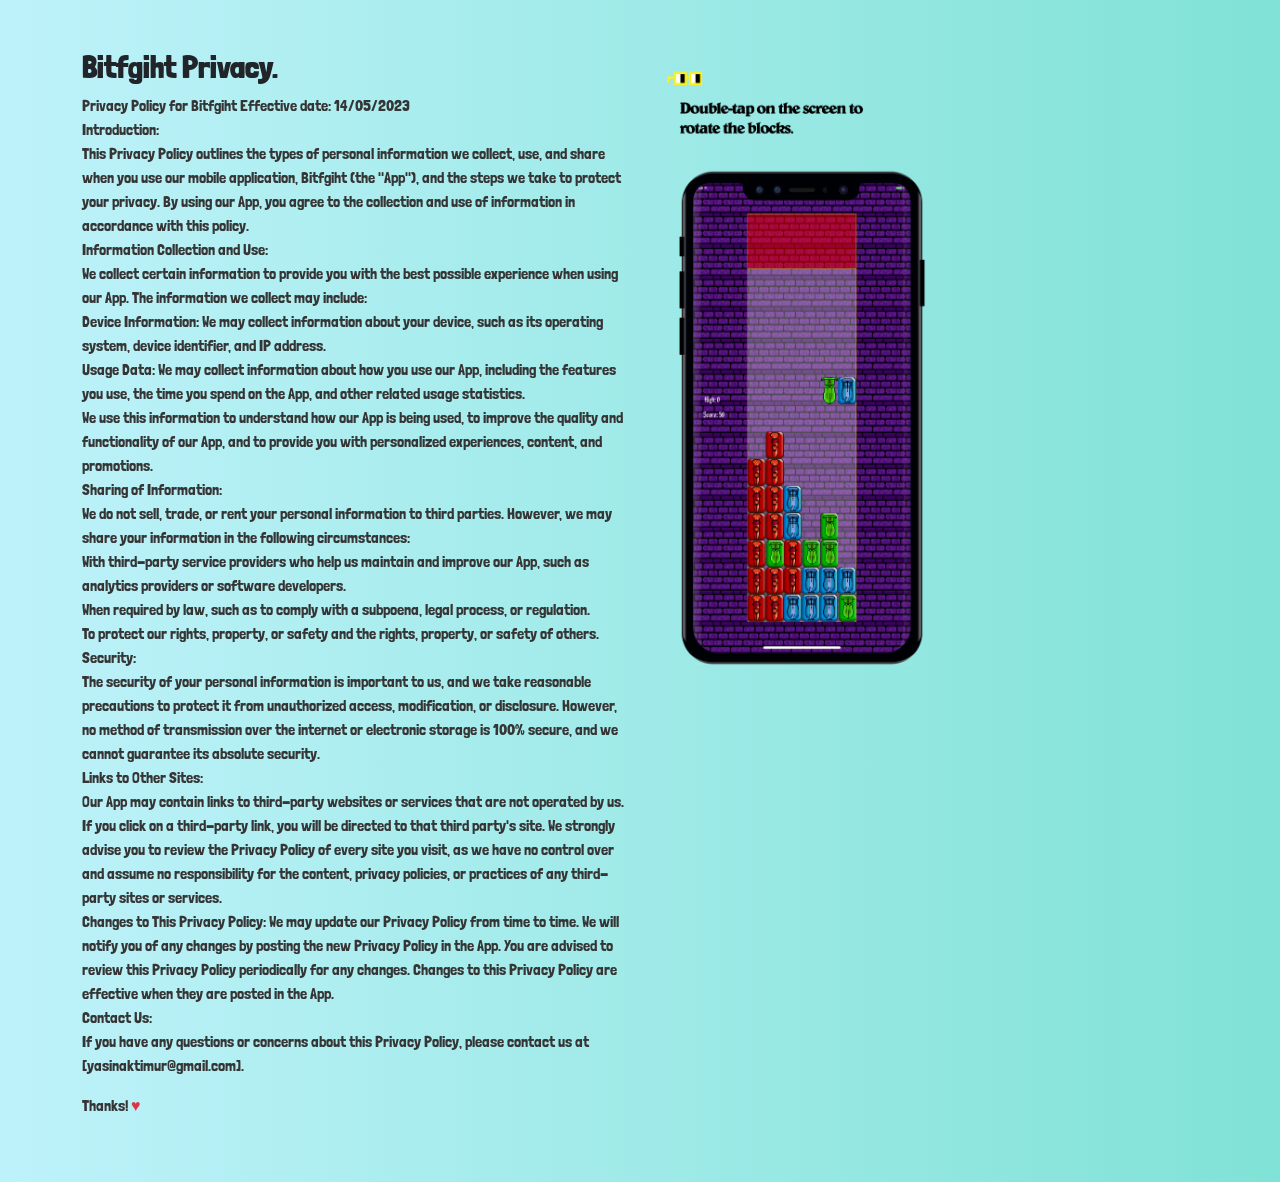
==== privacy.html @ 49ef934f "website is ready for sale." ====
<!doctype html>
<html lang="en">
<head>
<meta charset="utf-8">
	<title></title>
    
    <link href="https://cdn.jsdelivr.net/npm/bootstrap@5.3.0-alpha3/dist/css/bootstrap.min.css" rel="stylesheet" integrity="sha384-KK94CHFLLe+nY2dmCWGMq91rCGa5gtU4mk92HdvYe+M/SXH301p5ILy+dN9+nJOZ" crossorigin="anonymous">
    <link rel="stylesheet" type="text/css" href="style.css">
	<!-- Favicons Start -->

	<!--  
	<link rel="shortcut icon" type="image/x-icon" href="favicon.ico"  />

 
	<link rel="shortcut icon" type="image/png" href="favicon.png" />

	  -->

	<!-- CSS Start -->
	
	<!-- CSS End -->

	<!-- HTML5 Support for old ie browsers -->
	<!--[if lt IE 9]>
	<script src="//html5shiv.googlecode.com/svn/trunk/html5.js"></script>
	<![endif]-->
</head>


<!-- Follow these instructions, please! -->
<div class="container py-5">

    <div class="row">
        <div class="col-6">
          
            
            <h1 class="h2">Bitfgiht Privacy.</h1>
            <p>
                
                Privacy Policy for Bitfgiht

Effective date: 14/05/2023 <br>

Introduction:<br>

This Privacy Policy outlines the types of personal information we collect, use, and share when you use our mobile application, Bitfgiht (the "App"), and the steps we take to protect your privacy. By using our App, you agree to the collection and use of information in accordance with this policy.<br>

Information Collection and Use:<br>
We collect certain information to provide you with the best possible experience when using our App. The information we collect may include:<br>

Device Information: We may collect information about your device, such as its operating system, device identifier, and IP address.<br>
Usage Data: We may collect information about how you use our App, including the features you use, the time you spend on the App, and other related usage statistics.<br>
We use this information to understand how our App is being used, to improve the quality and functionality of our App, and to provide you with personalized experiences, content, and promotions.<br>

Sharing of Information:<br>
We do not sell, trade, or rent your personal information to third parties. However, we may share your information in the following circumstances:<br>

With third-party service providers who help us maintain and improve our App, such as analytics providers or software developers.<br>
When required by law, such as to comply with a subpoena, legal process, or regulation.<br>
To protect our rights, property, or safety and the rights, property, or safety of others.<br>
Security:<br>
The security of your personal information is important to us, and we take reasonable precautions to protect it from unauthorized access, modification, or disclosure. However, no method of transmission over the internet or electronic storage is 100% secure, and we cannot guarantee its absolute security.<br>

Links to Other Sites:<br>
Our App may contain links to third-party websites or services that are not operated by us. If you click on a third-party link, you will be directed to that third party's site. We strongly advise you to review the Privacy Policy of every site you visit, as we have no control over and assume no responsibility for the content, privacy policies, or practices of any third-party sites or services.<br>

Changes to This Privacy Policy:
We may update our Privacy Policy from time to time. We will notify you of any changes by posting the new Privacy Policy in the App. You are advised to review this Privacy Policy periodically for any changes. Changes to this Privacy Policy are effective when they are posted in the App.<br>

Contact Us:<br>
If you have any questions or concerns about this Privacy Policy, please contact us at [yasinaktimur@gmail.com].<br>


            </p>
            
          
            <p>Thanks! <span class="text-danger">♥</span></p>
          
          


        </div>

        <div class="col-6">
          <img class="rounded img-fluid" width="300" src="assets/app.png">
        </div>
       
      </div>


  




</div>





<body>

 
</body>
</html>
---- style.css ----
html, body {
  background: rgb(190,242,250);
  background: -moz-linear-gradient(90deg, rgba(190,242,250,1) 0%, rgba(128,226,214,1) 100%);
  background: -webkit-linear-gradient(90deg, rgba(190,242,250,1) 0%, rgba(128,226,214,1) 100%);
  background: linear-gradient(90deg, rgba(190,242,250,1) 0%, rgba(128,226,214,1) 100%);
  filter: progid:DXImageTransform.Microsoft.gradient(startColorstr="#bef2fa",endColorstr="#80e2d6",GradientType=1);
    
}

@font-face {
    font-family: LondrinaSolidBold;
    src: url(assets/LondrinaSolid-Bold.ttf);
  }

  @font-face {
    font-family: LondrinaSolidRegular;
    src: url(assets/LondrinaSolid-Regular.ttf);
  }
  
  p {
    font-family: LondrinaSolidRegular;
    color: #353535;
  }

  h1 {
    font-family: LondrinaSolidBold;
  }
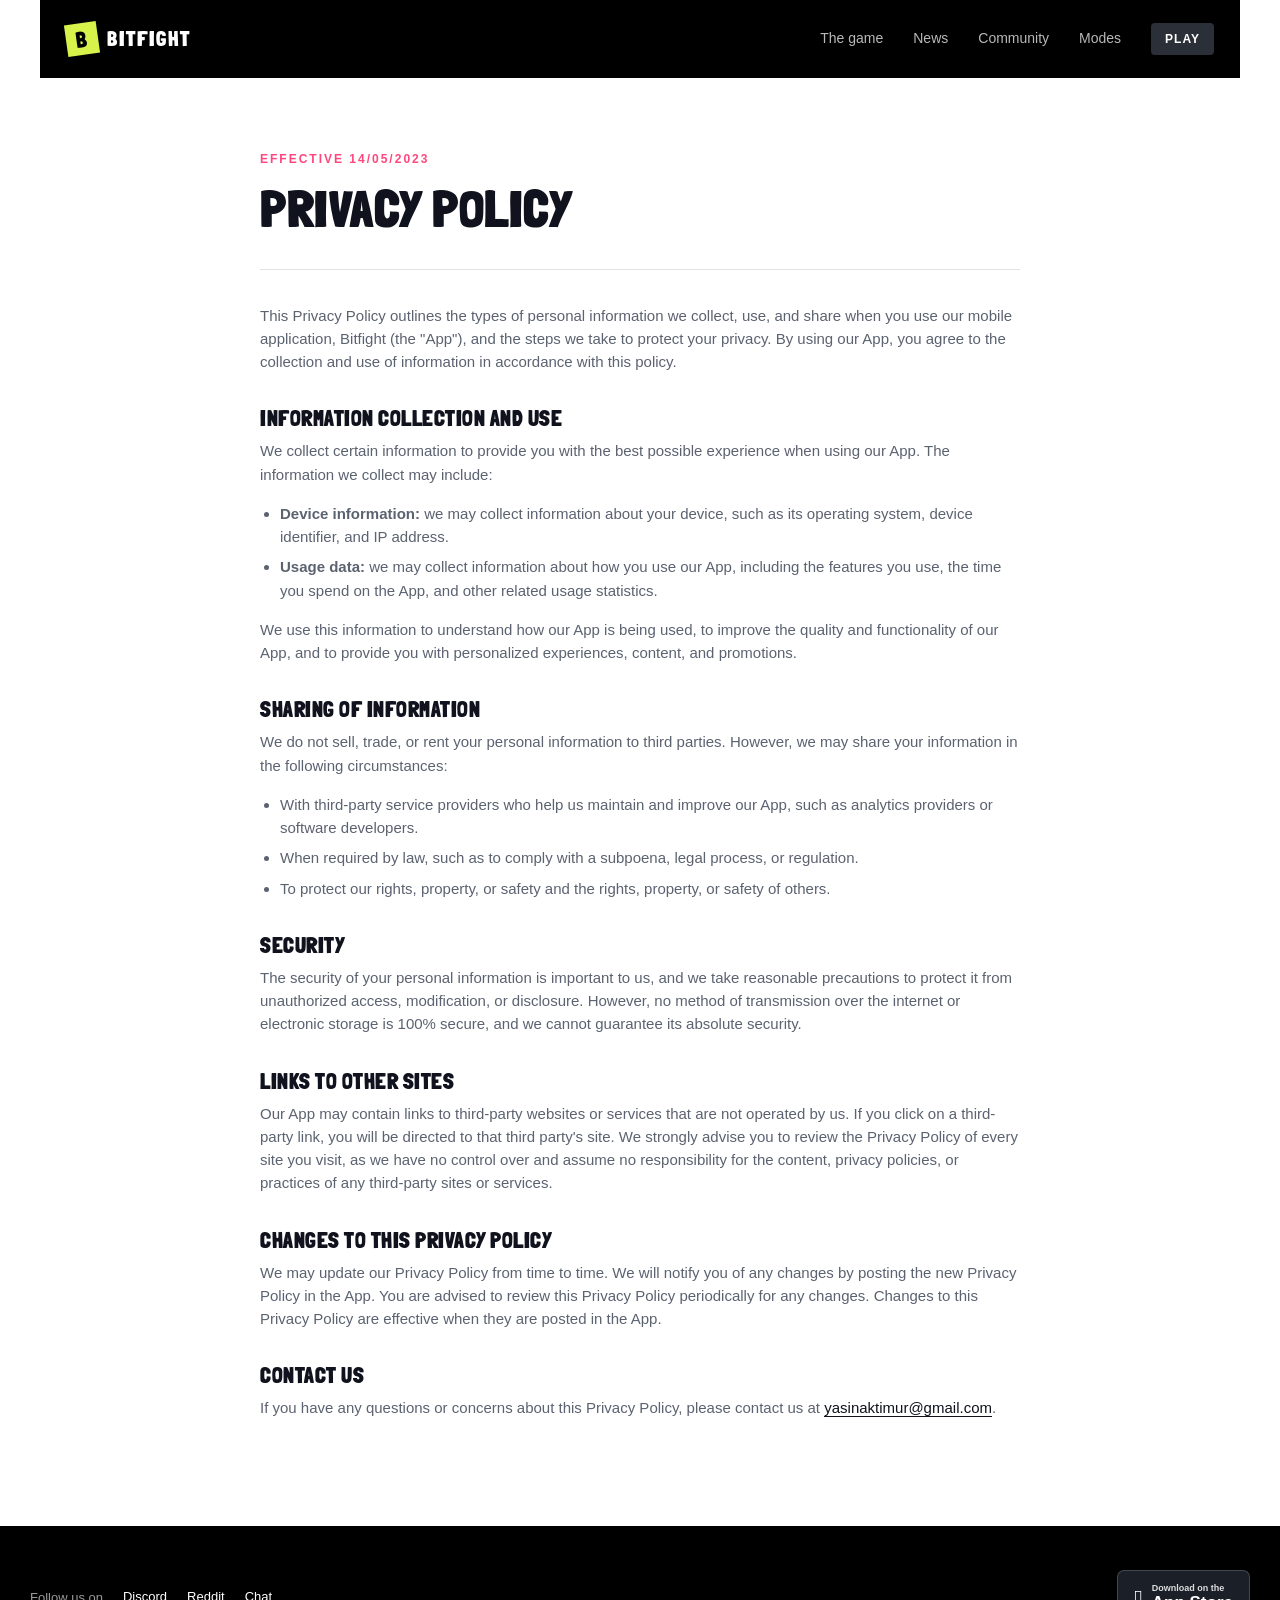
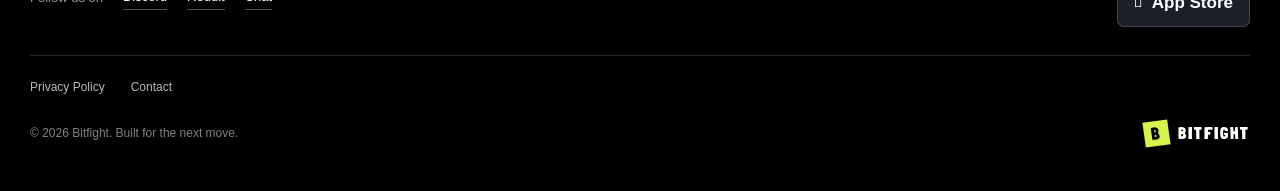
==== commit 0dd40813: "Rebuild site on Supercell-style layout system Restructure the landing page to follow the Clash of Cl" ====
--- a/privacy.html
+++ b/privacy.html
@@ -1,108 +1,86 @@
-
 <!doctype html>
 <html lang="en">
 <head>
-<meta charset="utf-8">
-	<title></title>
-    
-    <link href="https://cdn.jsdelivr.net/npm/bootstrap@5.3.0-alpha3/dist/css/bootstrap.min.css" rel="stylesheet" integrity="sha384-KK94CHFLLe+nY2dmCWGMq91rCGa5gtU4mk92HdvYe+M/SXH301p5ILy+dN9+nJOZ" crossorigin="anonymous">
-    <link rel="stylesheet" type="text/css" href="style.css">
-	<!-- Favicons Start -->
+  <meta charset="utf-8">
+  <meta name="viewport" content="width=device-width, initial-scale=1">
+  <meta name="description" content="Privacy policy for the Bitfight mobile app.">
+  <title>Privacy | Bitfight</title>
+  <link rel="stylesheet" href="style.css">
+  <link rel="shortcut icon" type="image/x-icon" href="assets/favicon_io/favicon.ico">
+</head>
+<body>
+  <header class="site-header">
+    <a class="brand" href="index.html" aria-label="Bitfight home"><span class="brand-mark">B</span><span>BITFIGHT</span></a>
+    <button class="menu-toggle" type="button" aria-expanded="false" aria-controls="site-nav">Menu</button>
+    <nav id="site-nav" class="site-nav" aria-label="Main navigation">
+      <a href="index.html#about">The game</a><a href="index.html#news">News</a><a href="index.html#latest">Community</a><a href="index.html#modes">Modes</a>
+      <a class="nav-pill" href="https://apps.apple.com/tr/app/bitfight/id6449154006" target="_blank" rel="noopener noreferrer">Play</a>
+    </nav>
+  </header>
 
-	<!--  
-	<link rel="shortcut icon" type="image/x-icon" href="favicon.ico"  />
+  <main>
+    <section class="legal">
+      <p class="legal-eyebrow">Effective 14/05/2023</p>
+      <h1>Privacy policy</h1>
 
- 
-	<link rel="shortcut icon" type="image/png" href="favicon.png" />
+      <div class="legal-body">
+        <p>This Privacy Policy outlines the types of personal information we collect, use, and share when you use our mobile application, Bitfight (the "App"), and the steps we take to protect your privacy. By using our App, you agree to the collection and use of information in accordance with this policy.</p>
 
-	  -->
+        <h3>Information collection and use</h3>
+        <p>We collect certain information to provide you with the best possible experience when using our App. The information we collect may include:</p>
+        <ul>
+          <li><strong>Device information:</strong> we may collect information about your device, such as its operating system, device identifier, and IP address.</li>
+          <li><strong>Usage data:</strong> we may collect information about how you use our App, including the features you use, the time you spend on the App, and other related usage statistics.</li>
+        </ul>
+        <p>We use this information to understand how our App is being used, to improve the quality and functionality of our App, and to provide you with personalized experiences, content, and promotions.</p>
 
-	<!-- CSS Start -->
-	
-	<!-- CSS End -->
+        <h3>Sharing of information</h3>
+        <p>We do not sell, trade, or rent your personal information to third parties. However, we may share your information in the following circumstances:</p>
+        <ul>
+          <li>With third-party service providers who help us maintain and improve our App, such as analytics providers or software developers.</li>
+          <li>When required by law, such as to comply with a subpoena, legal process, or regulation.</li>
+          <li>To protect our rights, property, or safety and the rights, property, or safety of others.</li>
+        </ul>
 
-	<!-- HTML5 Support for old ie browsers -->
-	<!--[if lt IE 9]>
-	<script src="//html5shiv.googlecode.com/svn/trunk/html5.js"></script>
-	<![endif]-->
-</head>
+        <h3>Security</h3>
+        <p>The security of your personal information is important to us, and we take reasonable precautions to protect it from unauthorized access, modification, or disclosure. However, no method of transmission over the internet or electronic storage is 100% secure, and we cannot guarantee its absolute security.</p>
 
+        <h3>Links to other sites</h3>
+        <p>Our App may contain links to third-party websites or services that are not operated by us. If you click on a third-party link, you will be directed to that third party's site. We strongly advise you to review the Privacy Policy of every site you visit, as we have no control over and assume no responsibility for the content, privacy policies, or practices of any third-party sites or services.</p>
 
-<!-- Follow these instructions, please! -->
-<div class="container py-5">
+        <h3>Changes to this privacy policy</h3>
+        <p>We may update our Privacy Policy from time to time. We will notify you of any changes by posting the new Privacy Policy in the App. You are advised to review this Privacy Policy periodically for any changes. Changes to this Privacy Policy are effective when they are posted in the App.</p>
 
-    <div class="row">
-        <div class="col-6">
-          
-            
-            <h1 class="h2">Bitfgiht Privacy.</h1>
-            <p>
-                
-                Privacy Policy for Bitfgiht
+        <h3>Contact us</h3>
+        <p>If you have any questions or concerns about this Privacy Policy, please contact us at <a class="legal-link" href="mailto:yasinaktimur@gmail.com">yasinaktimur@gmail.com</a>.</p>
+      </div>
+    </section>
+  </main>
 
-Effective date: 14/05/2023 <br>
+  <footer class="site-footer">
+    <div class="footer-inner">
+      <div class="footer-row">
+        <div class="footer-social">
+          <span>Follow us on</span>
+          <a href="https://discord.gg/yCgdm2uQ" target="_blank" rel="noopener noreferrer">Discord</a>
+          <a href="https://www.reddit.com/r/bitfight/" target="_blank" rel="noopener noreferrer">Reddit</a>
+          <a href="https://app.gitter.im/#/room/#bitfight:gitter.im" target="_blank" rel="noopener noreferrer">Chat</a>
+        </div>
+        <a class="store-badge dark" href="https://apps.apple.com/tr/app/bitfight/id6449154006" target="_blank" rel="noopener noreferrer">
+          <span class="apple">&#63743;</span><span><small>Download on the</small>App Store</span>
+        </a>
+      </div>
+      <nav class="footer-links" aria-label="Legal">
+        <a href="privacy.html">Privacy Policy</a>
+        <a href="mailto:yasinaktimur@gmail.com">Contact</a>
+      </nav>
+      <div class="footer-end">
+        <span>&copy; 2026 Bitfight. Built for the next move.</span>
+        <a class="brand footer-brand" href="index.html"><span class="brand-mark">B</span><span>BITFIGHT</span></a>
+      </div>
+    </div>
+  </footer>
 
-Introduction:<br>
-
-This Privacy Policy outlines the types of personal information we collect, use, and share when you use our mobile application, Bitfgiht (the "App"), and the steps we take to protect your privacy. By using our App, you agree to the collection and use of information in accordance with this policy.<br>
-
-Information Collection and Use:<br>
-We collect certain information to provide you with the best possible experience when using our App. The information we collect may include:<br>
-
-Device Information: We may collect information about your device, such as its operating system, device identifier, and IP address.<br>
-Usage Data: We may collect information about how you use our App, including the features you use, the time you spend on the App, and other related usage statistics.<br>
-We use this information to understand how our App is being used, to improve the quality and functionality of our App, and to provide you with personalized experiences, content, and promotions.<br>
-
-Sharing of Information:<br>
-We do not sell, trade, or rent your personal information to third parties. However, we may share your information in the following circumstances:<br>
-
-With third-party service providers who help us maintain and improve our App, such as analytics providers or software developers.<br>
-When required by law, such as to comply with a subpoena, legal process, or regulation.<br>
-To protect our rights, property, or safety and the rights, property, or safety of others.<br>
-Security:<br>
-The security of your personal information is important to us, and we take reasonable precautions to protect it from unauthorized access, modification, or disclosure. However, no method of transmission over the internet or electronic storage is 100% secure, and we cannot guarantee its absolute security.<br>
-
-Links to Other Sites:<br>
-Our App may contain links to third-party websites or services that are not operated by us. If you click on a third-party link, you will be directed to that third party's site. We strongly advise you to review the Privacy Policy of every site you visit, as we have no control over and assume no responsibility for the content, privacy policies, or practices of any third-party sites or services.<br>
-
-Changes to This Privacy Policy:
-We may update our Privacy Policy from time to time. We will notify you of any changes by posting the new Privacy Policy in the App. You are advised to review this Privacy Policy periodically for any changes. Changes to this Privacy Policy are effective when they are posted in the App.<br>
-
-Contact Us:<br>
-If you have any questions or concerns about this Privacy Policy, please contact us at [yasinaktimur@gmail.com].<br>
-
-
-            </p>
-            
-          
-            <p>Thanks! <span class="text-danger">♥</span></p>
-          
-          
-
-
-        </div>
-
-        <div class="col-6">
-          <img class="rounded img-fluid" width="300" src="assets/app.png">
-        </div>
-       
-      </div>
-
-
-  
-
-
-
-
-</div>
-
-
-
-
-
-<body>
-
- 
+  <script>const toggle=document.querySelector('.menu-toggle');const nav=document.querySelector('.site-nav');toggle.addEventListener('click',()=>{const open=toggle.getAttribute('aria-expanded')==='true';toggle.setAttribute('aria-expanded',String(!open));nav.classList.toggle('is-open',!open)});</script>
 </body>
 </html>
-
--- a/style.css
+++ b/style.css
@@ -1,27 +1,175 @@
-html, body {
-  background: rgb(190,242,250);
-  background: -moz-linear-gradient(90deg, rgba(190,242,250,1) 0%, rgba(128,226,214,1) 100%);
-  background: -webkit-linear-gradient(90deg, rgba(190,242,250,1) 0%, rgba(128,226,214,1) 100%);
-  background: linear-gradient(90deg, rgba(190,242,250,1) 0%, rgba(128,226,214,1) 100%);
-  filter: progid:DXImageTransform.Microsoft.gradient(startColorstr="#bef2fa",endColorstr="#80e2d6",GradientType=1);
-    
+@font-face{font-family:LondrinaSolidBold;src:url(assets/LondrinaSolid-Bold.ttf)}
+@font-face{font-family:LondrinaSolidRegular;src:url(assets/LondrinaSolid-Regular.ttf)}
+
+:root{
+  --ink:#10131d;          /* body text */
+  --paper:#fff;           /* page background */
+  --soft:#f4f2ee;         /* alternate band */
+  --muted:#5b6270;
+  --dark:#0b1120;         /* dark band */
+  --lime:#d7f24a;
+  --pink:#ff477e;
+  --line:rgba(16,19,29,.12);
+  --wrap:1200px;          /* Supercell grid: 1200 container */
+  --gutter:30px;
+  --sans:-apple-system,BlinkMacSystemFont,"Segoe UI",Roboto,Helvetica,Arial,sans-serif;
+  --display:LondrinaSolidBold,var(--sans);
 }
 
-@font-face {
-    font-family: LondrinaSolidBold;
-    src: url(assets/LondrinaSolid-Bold.ttf);
-  }
+*{box-sizing:border-box}
+html{scroll-behavior:smooth}
+body{background:var(--paper);color:var(--ink);font-family:var(--sans);font-size:15px;line-height:1.55;margin:0;overflow-x:hidden}
+a{color:inherit;text-decoration:none}
+img{display:block;max-width:100%}
+h1,h2,h3{font-family:var(--display);letter-spacing:.5px;line-height:1;margin:0;text-transform:uppercase}
+.wrap{margin:0 auto;max-width:var(--wrap);padding:0 30px;width:100%}
+.block-title{font-size:34px;margin-bottom:44px;text-align:center}
 
-  @font-face {
-    font-family: LondrinaSolidRegular;
-    src: url(assets/LondrinaSolid-Regular.ttf);
-  }
-  
-  p {
-    font-family: LondrinaSolidRegular;
-    color: #353535;
-  }
+/* ---------- header: black bar, 1200 centered, fixed ---------- */
+.site-header{align-items:center;background:#000;display:flex;height:78px;justify-content:space-between;left:0;margin:0 auto;max-width:var(--wrap);padding:0 26px;position:fixed;right:0;top:0;z-index:50}
+.brand{align-items:center;color:#fff;display:inline-flex;font-family:var(--display);font-size:21px;gap:9px;letter-spacing:2px}
+.brand-mark{align-items:center;background:var(--lime);color:#000;display:inline-flex;font-size:22px;height:32px;justify-content:center;transform:rotate(-8deg);width:32px}
+.site-nav{align-items:center;display:flex;font-size:14px;gap:30px}
+.site-nav a{color:#fff;opacity:.72;transition:opacity .2s}
+.site-nav a:hover{opacity:1}
+.nav-pill{background:#2b2f38;border-radius:4px;font-size:12px;font-weight:700;letter-spacing:1px;opacity:1!important;padding:7px 14px;text-transform:uppercase}
+.nav-pill:hover{background:var(--lime);color:#000!important}
+.menu-toggle{display:none}
 
-  h1 {
-    font-family: LondrinaSolidBold;
-  }+/* ---------- 1. hero art band ---------- */
+.hero{background:#000;height:580px;overflow:hidden;position:relative}
+/* bf.png is a phone mockup: zoom past the gold bezel so only the screen shows */
+.hero-art{height:100%;object-fit:cover;object-position:50% 70%;transform:scale(1.5);width:100%}
+.hero:after{background:radial-gradient(ellipse at 50% 45%,transparent 30%,rgba(0,0,0,.55) 100%);content:"";inset:0;position:absolute}
+.hero-logo{align-items:center;display:flex;flex-direction:column;left:0;padding:0 20px;position:absolute;right:0;text-align:center;top:52%;transform:translateY(-50%);z-index:2}
+.hero-mark{align-items:center;background:var(--lime);color:#000;display:flex;font-family:var(--display);font-size:52px;height:76px;justify-content:center;transform:rotate(-8deg);width:76px}
+.hero-word{color:#fff;font-family:var(--display);font-size:74px;letter-spacing:5px;line-height:1;margin-top:22px;text-shadow:0 6px 20px rgba(0,0,0,.7)}
+.hero-tag{color:var(--lime);font-family:var(--display);font-size:23px;letter-spacing:3px;margin-top:6px;text-shadow:0 3px 12px rgba(0,0,0,.85);text-transform:uppercase}
+
+/* ---------- 2. image + text block ---------- */
+.itb{padding:70px 0}
+.itb-inner{align-items:center;display:grid;gap:var(--gutter);grid-template-columns:1fr 1fr;margin:0 auto;max-width:var(--wrap);padding:0 30px}
+.itb-pic{height:460px;overflow:hidden;position:relative}
+.itb-pic img{height:100%;object-fit:cover;width:100%}
+/* phone bleeds off the viewport edge, like Supercell */
+.bleed-left{margin-left:calc((var(--wrap) - 100vw)/2 - 30px);width:calc(100% + (100vw - var(--wrap))/2 + 30px)}
+.bleed-left img{object-position:50% 78%;transform:scale(1.55)}
+.itb-text h2{font-size:34px;margin-bottom:18px}
+.itb-text p{color:var(--muted);margin:0 0 26px;max-width:520px}
+.badge-row{display:flex;flex-wrap:wrap;gap:12px}
+.store-badge{align-items:center;background:#000;border-radius:7px;color:#fff;display:inline-flex;gap:9px;padding:9px 16px}
+.store-badge small{display:block;font-size:9px;line-height:1.2;opacity:.85}
+.store-badge span:last-child{font-size:17px;font-weight:600;line-height:1.1}
+.store-badge .apple{font-size:24px}
+.store-badge:hover{background:#23262e}
+.store-badge.dark{background:#1b1f27;border:1px solid rgba(255,255,255,.18)}
+
+/* ---------- 3. news grid ---------- */
+.news{background:var(--paper);padding:80px 0 90px;text-align:center}
+.news-grid{display:grid;gap:var(--gutter);grid-template-columns:repeat(3,1fr);margin-bottom:44px}
+.news-card{display:flex;flex-direction:column}
+.news-media{align-items:center;aspect-ratio:16/10;display:flex;justify-content:center;overflow:hidden;position:relative}
+.news-media:before{background:url("assets/bgq.png") repeat;background-size:52px;content:"";inset:0;mix-blend-mode:screen;opacity:.18;position:absolute}
+.tile-pink{background:linear-gradient(140deg,#5c1038,#a3134f)}
+.tile-blue{background:linear-gradient(140deg,#12244a,#245191)}
+.tile-lime{background:linear-gradient(140deg,#2b3f10,#5f7f16)}
+.tile-glyph{color:#fff;font-size:56px;line-height:1;position:relative;transition:transform .35s}
+.news-card:hover .tile-glyph{transform:scale(1.14) rotate(-6deg)}
+.pill{background:var(--pink);border-radius:999px;color:#fff;font-size:11px;font-weight:700;letter-spacing:1px;margin:18px auto 12px;padding:5px 14px;width:fit-content}
+.news-title{font-size:16px;font-weight:600}
+.news-card:hover .news-title{text-decoration:underline}
+.btn-pill{background:#2f6df6;border-radius:4px;color:#fff;display:inline-block;font-size:12px;font-weight:700;letter-spacing:1px;padding:12px 22px}
+.btn-pill:hover{background:#1e55d0}
+
+/* ---------- 4. dark band ---------- */
+.band{background:var(--dark);overflow:hidden;position:relative}
+.band-inner{align-items:center;display:grid;gap:var(--gutter);grid-template-columns:1fr 1fr;margin:0 auto;max-width:var(--wrap);min-height:460px;padding:70px 30px}
+.band-text{color:#fff}
+.band-text h2{font-size:34px;margin-bottom:18px}
+.band-text p{color:#b9bfcc;margin:0 0 20px;max-width:470px}
+.follow-label{color:#fff!important;font-size:11px;font-weight:700;letter-spacing:1.5px;margin-bottom:14px!important}
+.social-row{display:flex;gap:12px}
+.social-row a{align-items:center;border:1px solid rgba(255,255,255,.3);border-radius:50%;color:#fff;display:flex;font-size:14px;font-weight:700;height:38px;justify-content:center;transition:background .2s,color .2s;width:38px}
+.social-row a:hover{background:var(--lime);border-color:var(--lime);color:#000}
+.band-pic{height:420px;overflow:hidden;position:relative}
+.band-pic img{height:100%;object-fit:cover;width:100%}
+.bleed-right{margin-right:calc((var(--wrap) - 100vw)/2 - 30px);width:calc(100% + (100vw - var(--wrap))/2 + 30px)}
+.bleed-right img{object-position:50% 80%;transform:scale(1.55)}
+
+/* ---------- 5. modes ---------- */
+.modes{background:var(--soft);padding:80px 0 90px}
+.mode-grid{display:grid;gap:var(--gutter);grid-template-columns:repeat(3,1fr)}
+.mode-grid article{background:#fff;padding:30px 26px 32px}
+.mode-icon{align-items:center;border-radius:12px;color:#fff;display:flex;font-size:30px;height:60px;justify-content:center;margin-bottom:22px;width:60px}
+.red{background:#e83550}.green{background:#32b98d}.blue{background:#4478e8}
+.mode-grid h3{font-size:25px;margin-bottom:8px}
+.mode-grid p{color:var(--muted);margin:0}
+
+/* ---------- 6. cta band ---------- */
+.cta{background:var(--lime)}
+.cta-inner{align-items:center;display:flex;flex-wrap:wrap;gap:26px;justify-content:center;margin:0 auto;max-width:var(--wrap);min-height:191px;padding:40px 30px}
+.cta h2{color:#000;font-size:32px}
+.btn-solid{background:#000;border-radius:4px;color:#fff;font-size:12px;font-weight:700;letter-spacing:1px;padding:13px 24px}
+.btn-solid:hover{background:#23262e}
+
+/* ---------- footer ---------- */
+.site-footer{background:#000;color:#fff;padding:44px 0}
+.footer-inner{margin:0 auto;max-width:1360px;padding:0 30px}
+.footer-row{align-items:center;display:flex;flex-wrap:wrap;gap:20px;justify-content:space-between}
+.footer-social{align-items:center;display:flex;flex-wrap:wrap;gap:20px;font-size:13px}
+.footer-social span{opacity:.6}
+.footer-social a{border-bottom:1px solid rgba(255,255,255,.3);padding-bottom:2px}
+.footer-social a:hover{border-color:var(--lime);color:var(--lime)}
+.footer-links{border-top:1px solid rgba(255,255,255,.14);display:flex;flex-wrap:wrap;gap:26px;font-size:12px;margin-top:28px;padding-top:22px}
+.footer-links a{opacity:.72}
+.footer-links a:hover{color:var(--lime);opacity:1}
+.footer-end{align-items:center;color:rgba(255,255,255,.5);display:flex;flex-wrap:wrap;font-size:12px;gap:20px;justify-content:space-between;margin-top:24px}
+.footer-brand{font-size:17px}
+.footer-brand .brand-mark{font-size:17px;height:25px;width:25px}
+
+/* ---------- legal pages ---------- */
+.legal{margin:0 auto;max-width:820px;padding:150px 30px 90px}
+.legal-eyebrow{color:var(--pink);font-size:12px;font-weight:700;letter-spacing:2px;margin:0 0 14px;text-transform:uppercase}
+.legal h1{font-size:52px;margin-bottom:34px}
+.legal-body{border-top:1px solid var(--line);padding-top:34px}
+.legal-body h3{font-size:22px;margin:34px 0 10px}
+.legal-body h3:first-child{margin-top:0}
+.legal-body p,.legal-body ul{color:var(--muted);margin:0 0 16px}
+.legal-body ul{padding-left:20px}
+.legal-body li{margin-bottom:7px}
+.legal-link{border-bottom:1px solid var(--ink);color:var(--ink)}
+
+/* ---------- responsive ---------- */
+@media(max-width:1000px){
+  .news-grid,.mode-grid{grid-template-columns:1fr 1fr}
+}
+@media(max-width:820px){
+  .site-header{height:66px;padding:0 20px}
+  .menu-toggle{background:none;border:1px solid rgba(255,255,255,.3);border-radius:4px;color:#fff;display:block;font:inherit;font-size:12px;letter-spacing:1px;padding:8px 13px;text-transform:uppercase}
+  .site-nav{align-items:stretch;background:#000;border-top:1px solid rgba(255,255,255,.14);display:none;flex-direction:column;gap:0;left:0;padding:8px 20px 18px;position:absolute;right:0;top:100%}
+  .site-nav.is-open{display:flex}
+  .site-nav a{padding:12px 0}
+  .nav-pill{margin-top:8px;text-align:center}
+
+  .hero{height:400px}
+  .hero-word{font-size:48px}
+  .hero-mark{font-size:38px;height:58px;width:58px}
+  .hero-tag{font-size:17px}
+
+  .itb{padding:54px 0 60px}
+  .itb-inner,.band-inner{grid-template-columns:1fr;padding-left:20px;padding-right:20px}
+  .itb-pic{height:340px;margin:0 -20px 32px;order:-1;width:auto}
+  .bleed-left img{object-position:22% 90%;transform:scale(1.6)}
+  .bleed-right img{object-position:78% 84%;transform:scale(1.6)}
+  .band-pic{height:300px;margin:34px -20px 0;width:auto}
+  .wrap{padding:0 20px}
+  .block-title{font-size:27px;margin-bottom:34px}
+  .itb-text h2,.band-text h2{font-size:27px}
+  .news,.modes{padding:60px 0 66px}
+  .news-grid,.mode-grid{grid-template-columns:1fr}
+  .cta h2{font-size:25px;text-align:center;width:100%}
+  .cta-inner{min-height:0;padding:44px 20px}
+  .footer-inner{padding:0 20px}
+  .legal{padding:110px 20px 70px}
+  .legal h1{font-size:38px}
+}
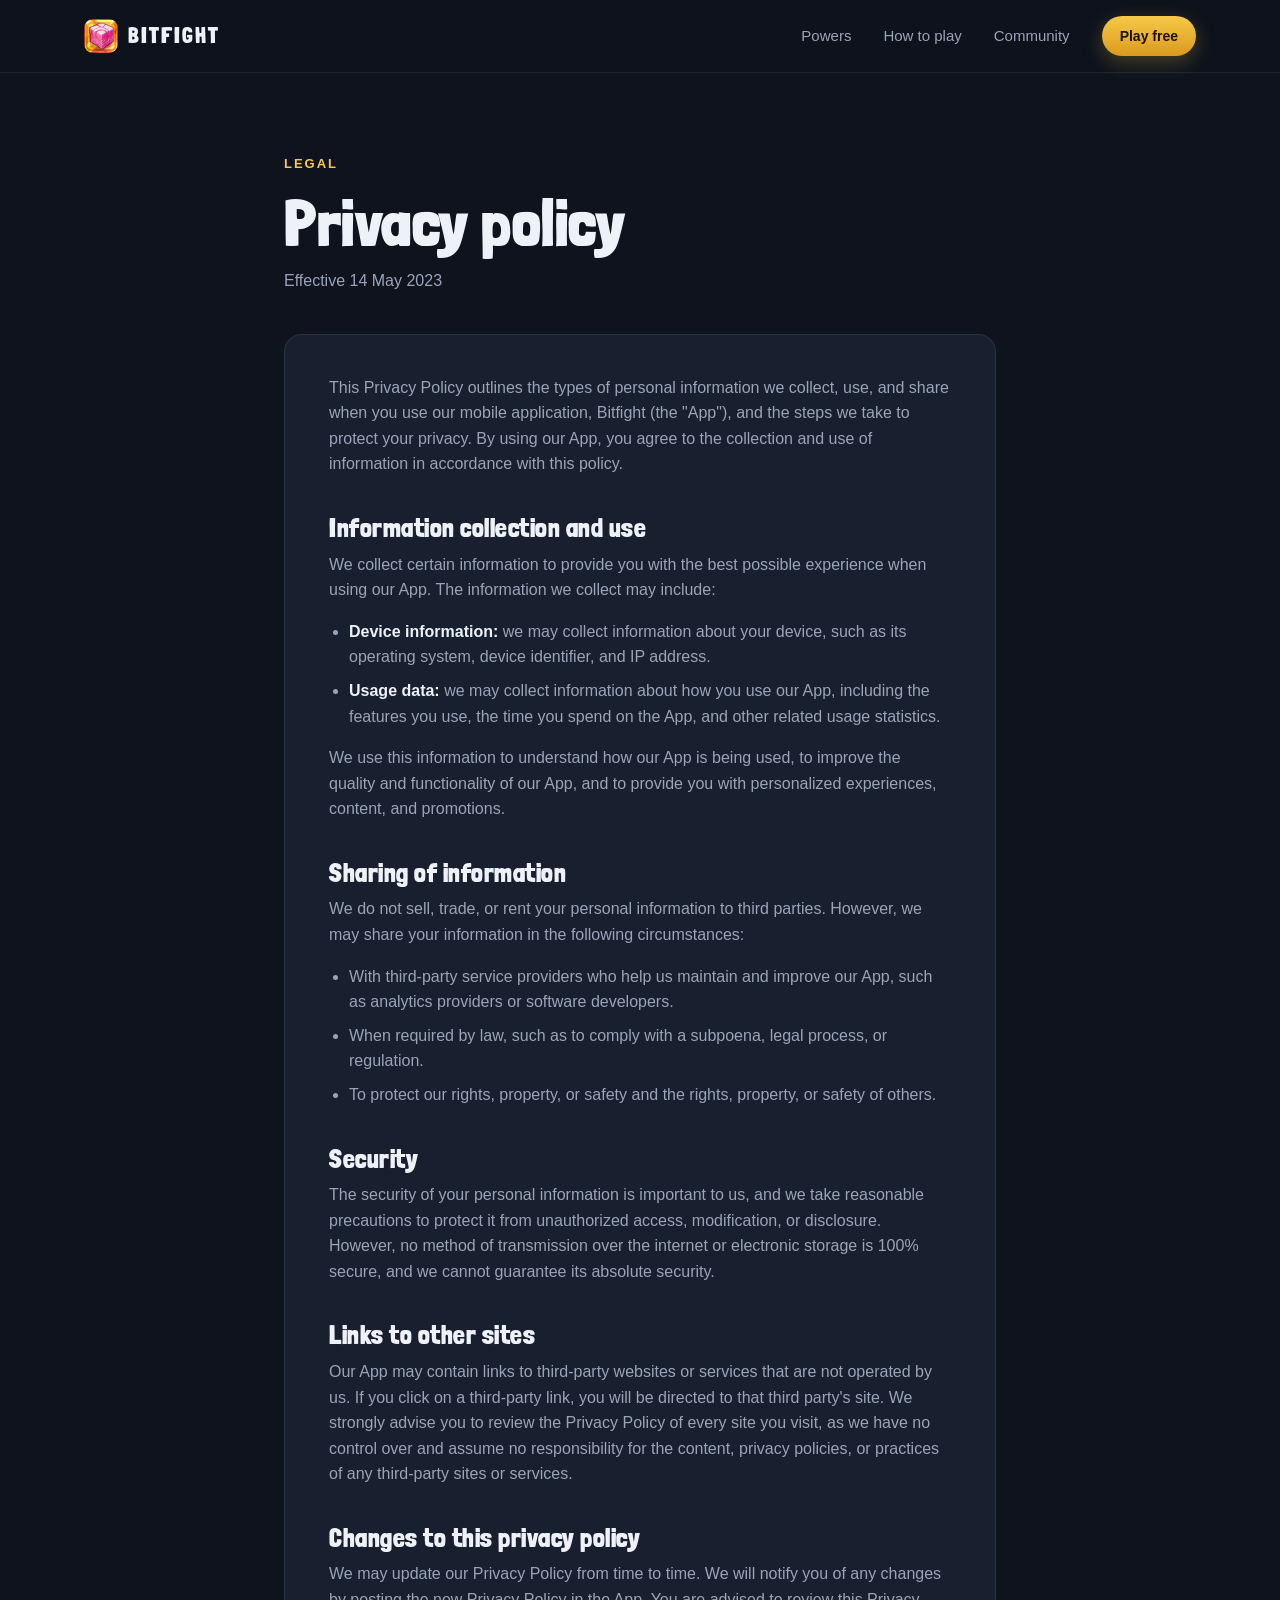
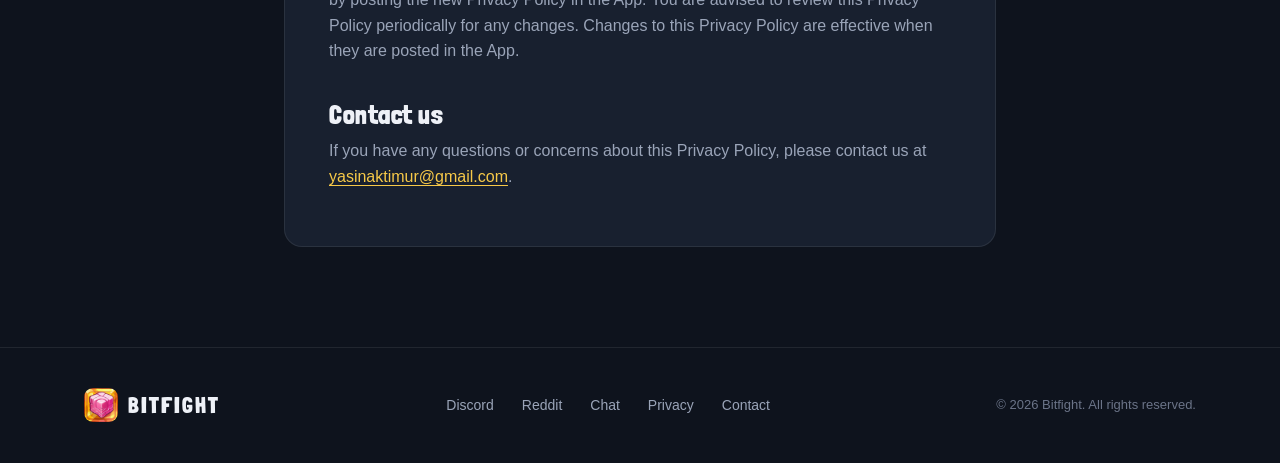
==== commit 6f30cb60: "Refactor privacy policy page and update styles for improved layout and responsiveness - Updated head" ====
--- a/privacy.html
+++ b/privacy.html
@@ -6,22 +6,28 @@
   <meta name="description" content="Privacy policy for the Bitfight mobile app.">
   <title>Privacy | Bitfight</title>
   <link rel="stylesheet" href="style.css">
-  <link rel="shortcut icon" type="image/x-icon" href="assets/favicon_io/favicon.ico">
+  <link rel="icon" type="image/x-icon" href="assets/favicon_io/favicon.ico">
+  <meta name="theme-color" content="#0e131d">
 </head>
 <body>
-  <header class="site-header">
-    <a class="brand" href="index.html" aria-label="Bitfight home"><span class="brand-mark">B</span><span>BITFIGHT</span></a>
-    <button class="menu-toggle" type="button" aria-expanded="false" aria-controls="site-nav">Menu</button>
-    <nav id="site-nav" class="site-nav" aria-label="Main navigation">
-      <a href="index.html#about">The game</a><a href="index.html#news">News</a><a href="index.html#latest">Community</a><a href="index.html#modes">Modes</a>
-      <a class="nav-pill" href="https://apps.apple.com/tr/app/bitfight/id6449154006" target="_blank" rel="noopener noreferrer">Play</a>
-    </nav>
+  <header class="site-header solid">
+    <div class="header-inner">
+      <a class="brand" href="index.html" aria-label="Bitfight home"><img class="brand-mark" src="assets/favicon_io/apple-touch-icon.png" alt="" width="34" height="34"><span>BITFIGHT</span></a>
+      <button class="menu-toggle" type="button" aria-expanded="false" aria-controls="site-nav" aria-label="Open menu"><span></span><span></span></button>
+      <nav id="site-nav" class="site-nav" aria-label="Main navigation">
+        <a href="index.html#powers">Powers</a>
+        <a href="index.html#how">How to play</a>
+        <a href="index.html#community">Community</a>
+        <a class="btn btn-gold btn-sm" href="https://apps.apple.com/tr/app/bitfight/id6449154006" target="_blank" rel="noopener noreferrer">Play free</a>
+      </nav>
+    </div>
   </header>
 
   <main>
     <section class="legal">
-      <p class="legal-eyebrow">Effective 14/05/2023</p>
+      <p class="eyebrow">Legal</p>
       <h1>Privacy policy</h1>
+      <p class="legal-meta">Effective 14 May 2023</p>
 
       <div class="legal-body">
         <p>This Privacy Policy outlines the types of personal information we collect, use, and share when you use our mobile application, Bitfight (the "App"), and the steps we take to protect your privacy. By using our App, you agree to the collection and use of information in accordance with this policy.</p>
@@ -58,29 +64,25 @@
   </main>
 
   <footer class="site-footer">
-    <div class="footer-inner">
-      <div class="footer-row">
-        <div class="footer-social">
-          <span>Follow us on</span>
-          <a href="https://discord.gg/yCgdm2uQ" target="_blank" rel="noopener noreferrer">Discord</a>
-          <a href="https://www.reddit.com/r/bitfight/" target="_blank" rel="noopener noreferrer">Reddit</a>
-          <a href="https://app.gitter.im/#/room/#bitfight:gitter.im" target="_blank" rel="noopener noreferrer">Chat</a>
-        </div>
-        <a class="store-badge dark" href="https://apps.apple.com/tr/app/bitfight/id6449154006" target="_blank" rel="noopener noreferrer">
-          <span class="apple">&#63743;</span><span><small>Download on the</small>App Store</span>
-        </a>
-      </div>
-      <nav class="footer-links" aria-label="Legal">
-        <a href="privacy.html">Privacy Policy</a>
+    <div class="container footer-inner">
+      <a class="brand" href="index.html"><img class="brand-mark" src="assets/favicon_io/apple-touch-icon.png" alt="" width="34" height="34"><span>BITFIGHT</span></a>
+      <nav class="footer-links" aria-label="Footer">
+        <a href="https://discord.gg/yCgdm2uQ" target="_blank" rel="noopener noreferrer">Discord</a>
+        <a href="https://www.reddit.com/r/bitfight/" target="_blank" rel="noopener noreferrer">Reddit</a>
+        <a href="https://app.gitter.im/#/room/#bitfight:gitter.im" target="_blank" rel="noopener noreferrer">Chat</a>
+        <a href="privacy.html">Privacy</a>
         <a href="mailto:yasinaktimur@gmail.com">Contact</a>
       </nav>
-      <div class="footer-end">
-        <span>&copy; 2026 Bitfight. Built for the next move.</span>
-        <a class="brand footer-brand" href="index.html"><span class="brand-mark">B</span><span>BITFIGHT</span></a>
-      </div>
+      <p class="copyright">© 2026 Bitfight. All rights reserved.</p>
     </div>
   </footer>
 
-  <script>const toggle=document.querySelector('.menu-toggle');const nav=document.querySelector('.site-nav');toggle.addEventListener('click',()=>{const open=toggle.getAttribute('aria-expanded')==='true';toggle.setAttribute('aria-expanded',String(!open));nav.classList.toggle('is-open',!open)});</script>
+  <script>
+    const toggle=document.querySelector('.menu-toggle');const nav=document.querySelector('.site-nav');
+    toggle.addEventListener('click',()=>{const open=toggle.getAttribute('aria-expanded')==='true';toggle.setAttribute('aria-expanded',String(!open));nav.classList.toggle('is-open',!open)});
+    nav.querySelectorAll('a').forEach(a=>a.addEventListener('click',()=>{toggle.setAttribute('aria-expanded','false');nav.classList.remove('is-open')}));
+    const header=document.querySelector('.site-header');
+    const onScroll=()=>header.classList.toggle('is-scrolled',window.scrollY>10);onScroll();window.addEventListener('scroll',onScroll,{passive:true});
+  </script>
 </body>
 </html>
--- a/style.css
+++ b/style.css
@@ -1,175 +1,218 @@
-@font-face{font-family:LondrinaSolidBold;src:url(assets/LondrinaSolid-Bold.ttf)}
-@font-face{font-family:LondrinaSolidRegular;src:url(assets/LondrinaSolid-Regular.ttf)}
+@font-face{font-family:Londrina;src:url(assets/LondrinaSolid-Bold.ttf) format("truetype");font-weight:700;font-display:swap}
 
 :root{
-  --ink:#10131d;          /* body text */
-  --paper:#fff;           /* page background */
-  --soft:#f4f2ee;         /* alternate band */
-  --muted:#5b6270;
-  --dark:#0b1120;         /* dark band */
-  --lime:#d7f24a;
-  --pink:#ff477e;
-  --line:rgba(16,19,29,.12);
-  --wrap:1200px;          /* Supercell grid: 1200 container */
-  --gutter:30px;
-  --sans:-apple-system,BlinkMacSystemFont,"Segoe UI",Roboto,Helvetica,Arial,sans-serif;
-  --display:LondrinaSolidBold,var(--sans);
+  --bg:#0e131d;            /* dungeon night */
+  --bg-alt:#131a27;
+  --surface:#18202f;
+  --surface-2:#1f2939;
+  --line:rgba(255,255,255,.08);
+  --text:#eef1f7;
+  --muted:#9aa4b8;
+  --gold:#f7c948;          /* phone bezel / UI gold */
+  --gold-deep:#d99a1e;
+  --red:#ef4458;
+  --green:#3fd47a;
+  --yellow:#ffc93c;
+  --blue:#3d8bff;
+  --radius:18px;
+  --max:1160px;
+  --sans:-apple-system,BlinkMacSystemFont,"Segoe UI",Inter,Roboto,Helvetica,Arial,sans-serif;
+  --display:Londrina,var(--sans);
 }
 
 *{box-sizing:border-box}
-html{scroll-behavior:smooth}
-body{background:var(--paper);color:var(--ink);font-family:var(--sans);font-size:15px;line-height:1.55;margin:0;overflow-x:hidden}
+html{scroll-behavior:smooth;scroll-padding-top:80px}
+body{background:var(--bg);color:var(--text);font-family:var(--sans);font-size:16px;line-height:1.6;margin:0;overflow-x:hidden;-webkit-font-smoothing:antialiased}
 a{color:inherit;text-decoration:none}
-img{display:block;max-width:100%}
-h1,h2,h3{font-family:var(--display);letter-spacing:.5px;line-height:1;margin:0;text-transform:uppercase}
-.wrap{margin:0 auto;max-width:var(--wrap);padding:0 30px;width:100%}
-.block-title{font-size:34px;margin-bottom:44px;text-align:center}
-
-/* ---------- header: black bar, 1200 centered, fixed ---------- */
-.site-header{align-items:center;background:#000;display:flex;height:78px;justify-content:space-between;left:0;margin:0 auto;max-width:var(--wrap);padding:0 26px;position:fixed;right:0;top:0;z-index:50}
-.brand{align-items:center;color:#fff;display:inline-flex;font-family:var(--display);font-size:21px;gap:9px;letter-spacing:2px}
-.brand-mark{align-items:center;background:var(--lime);color:#000;display:inline-flex;font-size:22px;height:32px;justify-content:center;transform:rotate(-8deg);width:32px}
-.site-nav{align-items:center;display:flex;font-size:14px;gap:30px}
-.site-nav a{color:#fff;opacity:.72;transition:opacity .2s}
-.site-nav a:hover{opacity:1}
-.nav-pill{background:#2b2f38;border-radius:4px;font-size:12px;font-weight:700;letter-spacing:1px;opacity:1!important;padding:7px 14px;text-transform:uppercase}
-.nav-pill:hover{background:var(--lime);color:#000!important}
+img{display:block;max-width:100%;height:auto}
+h1,h2,h3{font-family:var(--display);font-weight:700;letter-spacing:.5px;line-height:1.02;margin:0}
+p{margin:0}
+.container{margin:0 auto;max-width:var(--max);padding:0 24px;width:100%}
+.gold{color:var(--gold)}
+
+/* ---------- buttons ---------- */
+.btn{align-items:center;border-radius:999px;display:inline-flex;font-size:15px;font-weight:700;gap:8px;justify-content:center;padding:14px 26px;transition:transform .15s,background .2s,border-color .2s,color .2s}
+.btn:hover{transform:translateY(-1px)}
+.btn-sm{font-size:14px;padding:9px 18px}
+.btn-gold{background:linear-gradient(180deg,var(--gold),var(--gold-deep));box-shadow:0 6px 20px rgba(247,201,72,.25);color:#1a1205}
+.btn-ghost{border:1.5px solid rgba(255,255,255,.22);color:var(--text)}
+.btn-ghost:hover{border-color:var(--gold);color:var(--gold)}
+
+.app-store{align-items:center;background:#fff;border-radius:14px;color:#000;display:inline-flex;gap:10px;padding:10px 20px 10px 16px;transition:transform .15s,box-shadow .2s}
+.app-store:hover{box-shadow:0 10px 30px rgba(255,255,255,.12);transform:translateY(-1px)}
+.app-store svg{fill:currentColor;height:28px;width:28px}
+.app-store span{display:flex;flex-direction:column;font-size:20px;font-weight:600;letter-spacing:-.3px;line-height:1.05}
+.app-store small{font-size:11px;font-weight:500;letter-spacing:0}
+.app-store-dark{background:#000;color:#fff}
+
+.eyebrow{align-items:center;color:var(--gold);display:inline-flex;font-size:13px;font-weight:700;gap:8px;letter-spacing:2px;margin-bottom:16px;text-transform:uppercase}
+.eyebrow .dot{background:var(--green);border-radius:50%;box-shadow:0 0 0 4px rgba(63,212,122,.18);height:8px;width:8px}
+
+/* ---------- game blocks (pure css) ---------- */
+.blk{--c:var(--blue);aspect-ratio:1;background:
+    radial-gradient(circle at 30% 25%,rgba(255,255,255,.65),transparent 32%),
+    linear-gradient(155deg,color-mix(in srgb,var(--c) 70%,#fff) 0%,var(--c) 45%,color-mix(in srgb,var(--c) 65%,#000) 100%);
+  border-radius:22%;box-shadow:inset 0 -6px 0 rgba(0,0,0,.25),inset 0 3px 0 rgba(255,255,255,.35),0 10px 24px color-mix(in srgb,var(--c) 35%,transparent);display:block;width:64px}
+.blk-red{--c:var(--red)}
+.blk-green{--c:var(--green)}
+.blk-yellow{--c:var(--yellow)}
+.blk-blue{--c:var(--blue)}
+.blk-sm{width:36px;box-shadow:inset 0 -4px 0 rgba(0,0,0,.25),inset 0 2px 0 rgba(255,255,255,.35)}
+
+/* ---------- header ---------- */
+.site-header{left:0;position:fixed;right:0;top:0;transition:background .25s,border-color .25s;border-bottom:1px solid transparent;z-index:50}
+.site-header.is-scrolled,.site-header.solid{backdrop-filter:blur(14px);-webkit-backdrop-filter:blur(14px);background:rgba(14,19,29,.82);border-bottom-color:var(--line)}
+.header-inner{align-items:center;display:flex;height:72px;justify-content:space-between;margin:0 auto;max-width:var(--max);padding:0 24px}
+.brand{align-items:center;display:inline-flex;font-family:var(--display);font-size:22px;gap:10px;letter-spacing:2px}
+.brand-mark{border-radius:9px;height:34px;width:34px}
+.site-nav{align-items:center;display:flex;font-size:15px;font-weight:500;gap:32px}
+.site-nav>a:not(.btn){color:var(--muted);transition:color .2s}
+.site-nav>a:not(.btn):hover{color:var(--text)}
 .menu-toggle{display:none}
 
-/* ---------- 1. hero art band ---------- */
-.hero{background:#000;height:580px;overflow:hidden;position:relative}
-/* bf.png is a phone mockup: zoom past the gold bezel so only the screen shows */
-.hero-art{height:100%;object-fit:cover;object-position:50% 70%;transform:scale(1.5);width:100%}
-.hero:after{background:radial-gradient(ellipse at 50% 45%,transparent 30%,rgba(0,0,0,.55) 100%);content:"";inset:0;position:absolute}
-.hero-logo{align-items:center;display:flex;flex-direction:column;left:0;padding:0 20px;position:absolute;right:0;text-align:center;top:52%;transform:translateY(-50%);z-index:2}
-.hero-mark{align-items:center;background:var(--lime);color:#000;display:flex;font-family:var(--display);font-size:52px;height:76px;justify-content:center;transform:rotate(-8deg);width:76px}
-.hero-word{color:#fff;font-family:var(--display);font-size:74px;letter-spacing:5px;line-height:1;margin-top:22px;text-shadow:0 6px 20px rgba(0,0,0,.7)}
-.hero-tag{color:var(--lime);font-family:var(--display);font-size:23px;letter-spacing:3px;margin-top:6px;text-shadow:0 3px 12px rgba(0,0,0,.85);text-transform:uppercase}
-
-/* ---------- 2. image + text block ---------- */
-.itb{padding:70px 0}
-.itb-inner{align-items:center;display:grid;gap:var(--gutter);grid-template-columns:1fr 1fr;margin:0 auto;max-width:var(--wrap);padding:0 30px}
-.itb-pic{height:460px;overflow:hidden;position:relative}
-.itb-pic img{height:100%;object-fit:cover;width:100%}
-/* phone bleeds off the viewport edge, like Supercell */
-.bleed-left{margin-left:calc((var(--wrap) - 100vw)/2 - 30px);width:calc(100% + (100vw - var(--wrap))/2 + 30px)}
-.bleed-left img{object-position:50% 78%;transform:scale(1.55)}
-.itb-text h2{font-size:34px;margin-bottom:18px}
-.itb-text p{color:var(--muted);margin:0 0 26px;max-width:520px}
-.badge-row{display:flex;flex-wrap:wrap;gap:12px}
-.store-badge{align-items:center;background:#000;border-radius:7px;color:#fff;display:inline-flex;gap:9px;padding:9px 16px}
-.store-badge small{display:block;font-size:9px;line-height:1.2;opacity:.85}
-.store-badge span:last-child{font-size:17px;font-weight:600;line-height:1.1}
-.store-badge .apple{font-size:24px}
-.store-badge:hover{background:#23262e}
-.store-badge.dark{background:#1b1f27;border:1px solid rgba(255,255,255,.18)}
-
-/* ---------- 3. news grid ---------- */
-.news{background:var(--paper);padding:80px 0 90px;text-align:center}
-.news-grid{display:grid;gap:var(--gutter);grid-template-columns:repeat(3,1fr);margin-bottom:44px}
-.news-card{display:flex;flex-direction:column}
-.news-media{align-items:center;aspect-ratio:16/10;display:flex;justify-content:center;overflow:hidden;position:relative}
-.news-media:before{background:url("assets/bgq.png") repeat;background-size:52px;content:"";inset:0;mix-blend-mode:screen;opacity:.18;position:absolute}
-.tile-pink{background:linear-gradient(140deg,#5c1038,#a3134f)}
-.tile-blue{background:linear-gradient(140deg,#12244a,#245191)}
-.tile-lime{background:linear-gradient(140deg,#2b3f10,#5f7f16)}
-.tile-glyph{color:#fff;font-size:56px;line-height:1;position:relative;transition:transform .35s}
-.news-card:hover .tile-glyph{transform:scale(1.14) rotate(-6deg)}
-.pill{background:var(--pink);border-radius:999px;color:#fff;font-size:11px;font-weight:700;letter-spacing:1px;margin:18px auto 12px;padding:5px 14px;width:fit-content}
-.news-title{font-size:16px;font-weight:600}
-.news-card:hover .news-title{text-decoration:underline}
-.btn-pill{background:#2f6df6;border-radius:4px;color:#fff;display:inline-block;font-size:12px;font-weight:700;letter-spacing:1px;padding:12px 22px}
-.btn-pill:hover{background:#1e55d0}
-
-/* ---------- 4. dark band ---------- */
-.band{background:var(--dark);overflow:hidden;position:relative}
-.band-inner{align-items:center;display:grid;gap:var(--gutter);grid-template-columns:1fr 1fr;margin:0 auto;max-width:var(--wrap);min-height:460px;padding:70px 30px}
-.band-text{color:#fff}
-.band-text h2{font-size:34px;margin-bottom:18px}
-.band-text p{color:#b9bfcc;margin:0 0 20px;max-width:470px}
-.follow-label{color:#fff!important;font-size:11px;font-weight:700;letter-spacing:1.5px;margin-bottom:14px!important}
-.social-row{display:flex;gap:12px}
-.social-row a{align-items:center;border:1px solid rgba(255,255,255,.3);border-radius:50%;color:#fff;display:flex;font-size:14px;font-weight:700;height:38px;justify-content:center;transition:background .2s,color .2s;width:38px}
-.social-row a:hover{background:var(--lime);border-color:var(--lime);color:#000}
-.band-pic{height:420px;overflow:hidden;position:relative}
-.band-pic img{height:100%;object-fit:cover;width:100%}
-.bleed-right{margin-right:calc((var(--wrap) - 100vw)/2 - 30px);width:calc(100% + (100vw - var(--wrap))/2 + 30px)}
-.bleed-right img{object-position:50% 80%;transform:scale(1.55)}
-
-/* ---------- 5. modes ---------- */
-.modes{background:var(--soft);padding:80px 0 90px}
-.mode-grid{display:grid;gap:var(--gutter);grid-template-columns:repeat(3,1fr)}
-.mode-grid article{background:#fff;padding:30px 26px 32px}
-.mode-icon{align-items:center;border-radius:12px;color:#fff;display:flex;font-size:30px;height:60px;justify-content:center;margin-bottom:22px;width:60px}
-.red{background:#e83550}.green{background:#32b98d}.blue{background:#4478e8}
-.mode-grid h3{font-size:25px;margin-bottom:8px}
-.mode-grid p{color:var(--muted);margin:0}
-
-/* ---------- 6. cta band ---------- */
-.cta{background:var(--lime)}
-.cta-inner{align-items:center;display:flex;flex-wrap:wrap;gap:26px;justify-content:center;margin:0 auto;max-width:var(--wrap);min-height:191px;padding:40px 30px}
-.cta h2{color:#000;font-size:32px}
-.btn-solid{background:#000;border-radius:4px;color:#fff;font-size:12px;font-weight:700;letter-spacing:1px;padding:13px 24px}
-.btn-solid:hover{background:#23262e}
+/* ---------- hero ---------- */
+.hero{background:
+    radial-gradient(900px 500px at 78% 40%,rgba(61,139,255,.16),transparent 70%),
+    radial-gradient(700px 500px at 10% 0%,rgba(247,201,72,.08),transparent 70%),
+    var(--bg);
+  overflow:hidden;padding:140px 0 90px;position:relative}
+.hero:before{background:url("assets/bgq.png") repeat;background-size:60px;content:"";inset:0;mask-image:linear-gradient(180deg,#000,transparent 80%);-webkit-mask-image:linear-gradient(180deg,#000,transparent 80%);opacity:.05;position:absolute;pointer-events:none}
+.hero-grid{align-items:center;display:grid;gap:48px;grid-template-columns:1.1fr .9fr;position:relative}
+.hero h1{font-size:clamp(52px,7.4vw,96px);margin-bottom:22px}
+.lead{color:var(--muted);font-size:19px;margin-bottom:34px;max-width:500px}
+.hero-actions{align-items:center;display:flex;flex-wrap:wrap;gap:14px}
+.hero-facts{border-top:1px solid var(--line);color:var(--muted);display:flex;flex-wrap:wrap;font-size:14px;gap:36px;list-style:none;margin:44px 0 0;max-width:460px;padding:24px 0 0}
+.hero-facts strong{color:var(--text);display:block;font-family:var(--display);font-size:30px;font-weight:700;letter-spacing:.5px;line-height:1.1}
+
+.hero-visual{display:flex;justify-content:center;position:relative}
+.phone{filter:drop-shadow(0 40px 60px rgba(0,0,0,.55));position:relative;transform:rotate(4deg);width:min(300px,70vw);z-index:2}
+.glow{background:radial-gradient(circle,rgba(247,201,72,.35),rgba(61,139,255,.15) 45%,transparent 70%);filter:blur(20px);height:560px;left:50%;position:absolute;top:50%;transform:translate(-50%,-50%);width:560px}
+.float-blk{animation:float 6s ease-in-out infinite;position:absolute;z-index:3}
+.f1{left:4%;top:12%;width:70px;--r:-14deg}
+.f2{right:2%;top:30%;width:56px;animation-delay:-2s;--r:12deg}
+.f3{left:10%;bottom:14%;width:48px;animation-delay:-4s;--r:8deg;z-index:1}
+.f4{right:10%;bottom:4%;width:62px;animation-delay:-1s;--r:-8deg}
+@keyframes float{0%,100%{transform:translateY(0) rotate(var(--r))}50%{transform:translateY(-14px) rotate(calc(var(--r) * -1))}}
+
+/* ---------- sections ---------- */
+.section{padding:110px 0}
+.section-alt{background:var(--bg-alt);border-block:1px solid var(--line)}
+.section-head{margin:0 auto 56px;max-width:640px;text-align:center}
+.section h2{font-size:clamp(38px,5vw,58px);margin-bottom:16px}
+.section-lead{color:var(--muted);font-size:18px}
+.section-lead strong{color:var(--text)}
+
+/* powers */
+.power-grid{display:grid;gap:20px;grid-template-columns:repeat(4,1fr)}
+.power-card{--c:var(--blue);background:linear-gradient(180deg,color-mix(in srgb,var(--c) 10%,var(--surface)),var(--surface));border:1px solid var(--line);border-radius:var(--radius);padding:30px 26px 32px;position:relative;transition:transform .25s,border-color .25s}
+.power-card:hover{border-color:color-mix(in srgb,var(--c) 55%,transparent);transform:translateY(-4px)}
+.power-card .blk{margin-bottom:26px;width:58px}
+.power-card h3{color:color-mix(in srgb,var(--c) 75%,#fff);font-size:30px;margin-bottom:10px}
+.power-card p{color:var(--muted);font-size:15px}
+.c-red{--c:var(--red)}.c-green{--c:var(--green)}.c-yellow{--c:var(--yellow)}.c-blue{--c:var(--blue)}
+
+/* how to play */
+.how-grid{align-items:center;display:grid;gap:64px;grid-template-columns:1fr 1fr}
+.how-copy .section-lead{margin-bottom:30px}
+.killer{align-items:center;background:var(--surface);border:1px solid var(--line);border-radius:var(--radius);display:flex;flex-wrap:wrap;gap:22px;padding:20px 24px}
+.killer p{color:var(--muted);font-size:15px}
+.killer-demo{align-items:center;display:flex;gap:6px}
+.killer-demo .arrow{color:var(--muted);font-size:22px;font-weight:700;margin:0 6px}
+.killer-blk{position:relative}
+.killer-blk:after{background:url("data:image/svg+xml,%3Csvg xmlns='http://www.w3.org/2000/svg' viewBox='0 0 24 24' fill='none' stroke='%23fff' stroke-width='2.6' stroke-linecap='round'%3E%3Cpath d='M5 19L19 5M14 5h5v5M7 14l3 3'/%3E%3C/svg%3E") center/58% no-repeat;content:"";inset:0;position:absolute}
+.steps{display:grid;gap:16px;list-style:none;margin:0;padding:0}
+.steps li{align-items:center;background:var(--surface);border:1px solid var(--line);border-radius:var(--radius);display:flex;gap:20px;padding:22px 24px}
+.step-icon{align-items:center;background:rgba(247,201,72,.12);border-radius:14px;display:flex;flex:none;height:54px;justify-content:center;width:54px}
+.step-icon svg{fill:none;height:26px;stroke:var(--gold);stroke-linecap:round;stroke-linejoin:round;stroke-width:2.2;width:26px}
+.steps h3{font-size:24px;margin-bottom:2px}
+.steps p{color:var(--muted);font-size:15px}
+
+/* community */
+.community-grid{display:grid;gap:20px;grid-template-columns:repeat(3,1fr)}
+.community-card{--c:#5865f2;background:var(--surface);border:1px solid var(--line);border-radius:var(--radius);display:flex;flex-direction:column;padding:30px 28px;transition:transform .25s,border-color .25s,background .25s}
+.community-card:hover{background:var(--surface-2);border-color:color-mix(in srgb,var(--c) 60%,transparent);transform:translateY(-4px)}
+.community-card svg{fill:var(--c);height:40px;margin-bottom:22px;width:40px}
+.community-card svg.stroke{fill:none;stroke:var(--c);stroke-linecap:round;stroke-linejoin:round;stroke-width:2}
+.community-card h3{font-size:28px;margin-bottom:6px}
+.community-card p{color:var(--muted);flex:1;font-size:15px;margin-bottom:22px}
+.card-link{color:var(--c);font-size:14px;font-weight:700}
+.reddit{--c:#ff5a1f}
+.chat{--c:var(--green)}
+
+/* cta */
+.cta{padding:0 0 110px}
+.cta-card{align-items:center;background:
+    radial-gradient(600px 300px at 0% 0%,rgba(255,255,255,.35),transparent 60%),
+    linear-gradient(120deg,var(--gold),var(--gold-deep));
+  border-radius:28px;color:#1a1205;display:flex;flex-wrap:wrap;gap:28px;padding:44px 48px}
+.cta-icon{border-radius:22px;box-shadow:0 14px 30px rgba(90,50,0,.35);height:96px;width:96px}
+.cta-copy{flex:1;min-width:240px}
+.cta h2{font-size:clamp(34px,4vw,48px);margin-bottom:6px}
+.cta p{font-size:17px;font-weight:500;opacity:.8}
 
 /* ---------- footer ---------- */
-.site-footer{background:#000;color:#fff;padding:44px 0}
-.footer-inner{margin:0 auto;max-width:1360px;padding:0 30px}
-.footer-row{align-items:center;display:flex;flex-wrap:wrap;gap:20px;justify-content:space-between}
-.footer-social{align-items:center;display:flex;flex-wrap:wrap;gap:20px;font-size:13px}
-.footer-social span{opacity:.6}
-.footer-social a{border-bottom:1px solid rgba(255,255,255,.3);padding-bottom:2px}
-.footer-social a:hover{border-color:var(--lime);color:var(--lime)}
-.footer-links{border-top:1px solid rgba(255,255,255,.14);display:flex;flex-wrap:wrap;gap:26px;font-size:12px;margin-top:28px;padding-top:22px}
-.footer-links a{opacity:.72}
-.footer-links a:hover{color:var(--lime);opacity:1}
-.footer-end{align-items:center;color:rgba(255,255,255,.5);display:flex;flex-wrap:wrap;font-size:12px;gap:20px;justify-content:space-between;margin-top:24px}
-.footer-brand{font-size:17px}
-.footer-brand .brand-mark{font-size:17px;height:25px;width:25px}
+.site-footer{border-top:1px solid var(--line);padding:40px 0}
+.footer-inner{align-items:center;display:flex;flex-wrap:wrap;gap:20px 40px;justify-content:space-between}
+.footer-links{display:flex;flex-wrap:wrap;font-size:14px;gap:8px 28px}
+.footer-links a{color:var(--muted);transition:color .2s}
+.footer-links a:hover{color:var(--gold)}
+.copyright{color:#6b7488;font-size:13px}
 
 /* ---------- legal pages ---------- */
-.legal{margin:0 auto;max-width:820px;padding:150px 30px 90px}
-.legal-eyebrow{color:var(--pink);font-size:12px;font-weight:700;letter-spacing:2px;margin:0 0 14px;text-transform:uppercase}
-.legal h1{font-size:52px;margin-bottom:34px}
-.legal-body{border-top:1px solid var(--line);padding-top:34px}
-.legal-body h3{font-size:22px;margin:34px 0 10px}
+.legal{margin:0 auto;max-width:760px;padding:150px 24px 100px}
+.legal h1{font-size:clamp(44px,6vw,64px);margin-bottom:12px}
+.legal-meta{color:var(--muted);margin-bottom:40px}
+.legal-body{background:var(--surface);border:1px solid var(--line);border-radius:var(--radius);padding:40px 44px}
+.legal-body h3{font-size:26px;margin:38px 0 10px}
 .legal-body h3:first-child{margin-top:0}
 .legal-body p,.legal-body ul{color:var(--muted);margin:0 0 16px}
+.legal-body strong{color:var(--text)}
 .legal-body ul{padding-left:20px}
-.legal-body li{margin-bottom:7px}
-.legal-link{border-bottom:1px solid var(--ink);color:var(--ink)}
+.legal-body li{margin-bottom:8px}
+.legal-link{color:var(--gold);text-decoration:underline;text-underline-offset:3px}
 
 /* ---------- responsive ---------- */
 @media(max-width:1000px){
-  .news-grid,.mode-grid{grid-template-columns:1fr 1fr}
+  .power-grid{grid-template-columns:1fr 1fr}
+  .how-grid{gap:44px;grid-template-columns:1fr}
 }
 @media(max-width:820px){
-  .site-header{height:66px;padding:0 20px}
-  .menu-toggle{background:none;border:1px solid rgba(255,255,255,.3);border-radius:4px;color:#fff;display:block;font:inherit;font-size:12px;letter-spacing:1px;padding:8px 13px;text-transform:uppercase}
-  .site-nav{align-items:stretch;background:#000;border-top:1px solid rgba(255,255,255,.14);display:none;flex-direction:column;gap:0;left:0;padding:8px 20px 18px;position:absolute;right:0;top:100%}
+  .menu-toggle{background:none;border:0;cursor:pointer;display:flex;flex-direction:column;gap:6px;height:40px;justify-content:center;padding:0 8px;width:44px}
+  .menu-toggle span{background:var(--text);border-radius:2px;display:block;height:2px;transition:transform .2s;width:24px}
+  .menu-toggle[aria-expanded="true"] span:first-child{transform:translateY(4px) rotate(45deg)}
+  .menu-toggle[aria-expanded="true"] span:last-child{transform:translateY(-4px) rotate(-45deg)}
+  .site-header:has(.is-open){background:rgba(14,19,29,.97)}
+  .site-nav{background:rgba(14,19,29,.97);border-bottom:1px solid var(--line);display:none;flex-direction:column;align-items:stretch;gap:0;left:0;padding:8px 24px 22px;position:absolute;right:0;top:100%}
   .site-nav.is-open{display:flex}
-  .site-nav a{padding:12px 0}
-  .nav-pill{margin-top:8px;text-align:center}
-
-  .hero{height:400px}
-  .hero-word{font-size:48px}
-  .hero-mark{font-size:38px;height:58px;width:58px}
-  .hero-tag{font-size:17px}
-
-  .itb{padding:54px 0 60px}
-  .itb-inner,.band-inner{grid-template-columns:1fr;padding-left:20px;padding-right:20px}
-  .itb-pic{height:340px;margin:0 -20px 32px;order:-1;width:auto}
-  .bleed-left img{object-position:22% 90%;transform:scale(1.6)}
-  .bleed-right img{object-position:78% 84%;transform:scale(1.6)}
-  .band-pic{height:300px;margin:34px -20px 0;width:auto}
-  .wrap{padding:0 20px}
-  .block-title{font-size:27px;margin-bottom:34px}
-  .itb-text h2,.band-text h2{font-size:27px}
-  .news,.modes{padding:60px 0 66px}
-  .news-grid,.mode-grid{grid-template-columns:1fr}
-  .cta h2{font-size:25px;text-align:center;width:100%}
-  .cta-inner{min-height:0;padding:44px 20px}
-  .footer-inner{padding:0 20px}
-  .legal{padding:110px 20px 70px}
-  .legal h1{font-size:38px}
-}
+  .site-nav>a:not(.btn){border-bottom:1px solid var(--line);font-size:17px;padding:14px 0}
+  .site-nav .btn{margin-top:18px;padding:13px}
+
+  .hero{padding:110px 0 70px}
+  .hero-grid{gap:56px;grid-template-columns:1fr;text-align:center}
+  .lead{margin-left:auto;margin-right:auto}
+  .hero-actions{justify-content:center}
+  .hero-facts{justify-content:center;margin-left:auto;margin-right:auto}
+  .phone{width:min(250px,64vw)}
+  .glow{height:420px;width:420px}
+  .f1{left:6%;width:54px}.f2{right:4%;width:44px}.f3{left:12%;width:38px}.f4{right:12%;width:48px}
+
+  .section{padding:80px 0}
+  .section-head{margin-bottom:40px}
+  .community-grid{grid-template-columns:1fr}
+  .cta{padding-bottom:80px}
+  .cta-card{flex-direction:column;padding:40px 28px;text-align:center}
+  .footer-inner{flex-direction:column;text-align:center}
+  .footer-links{justify-content:center}
+  .legal{padding:110px 16px 70px}
+  .legal-body{padding:28px 22px}
+}
+@media(max-width:520px){
+  .container,.header-inner{padding:0 16px}
+  .power-grid{grid-template-columns:1fr}
+  .hero-facts{gap:28px}
+  .killer{justify-content:center;text-align:center}
+}
+@media(prefers-reduced-motion:reduce){
+  .float-blk{animation:none}
+  html{scroll-behavior:auto}
+}
